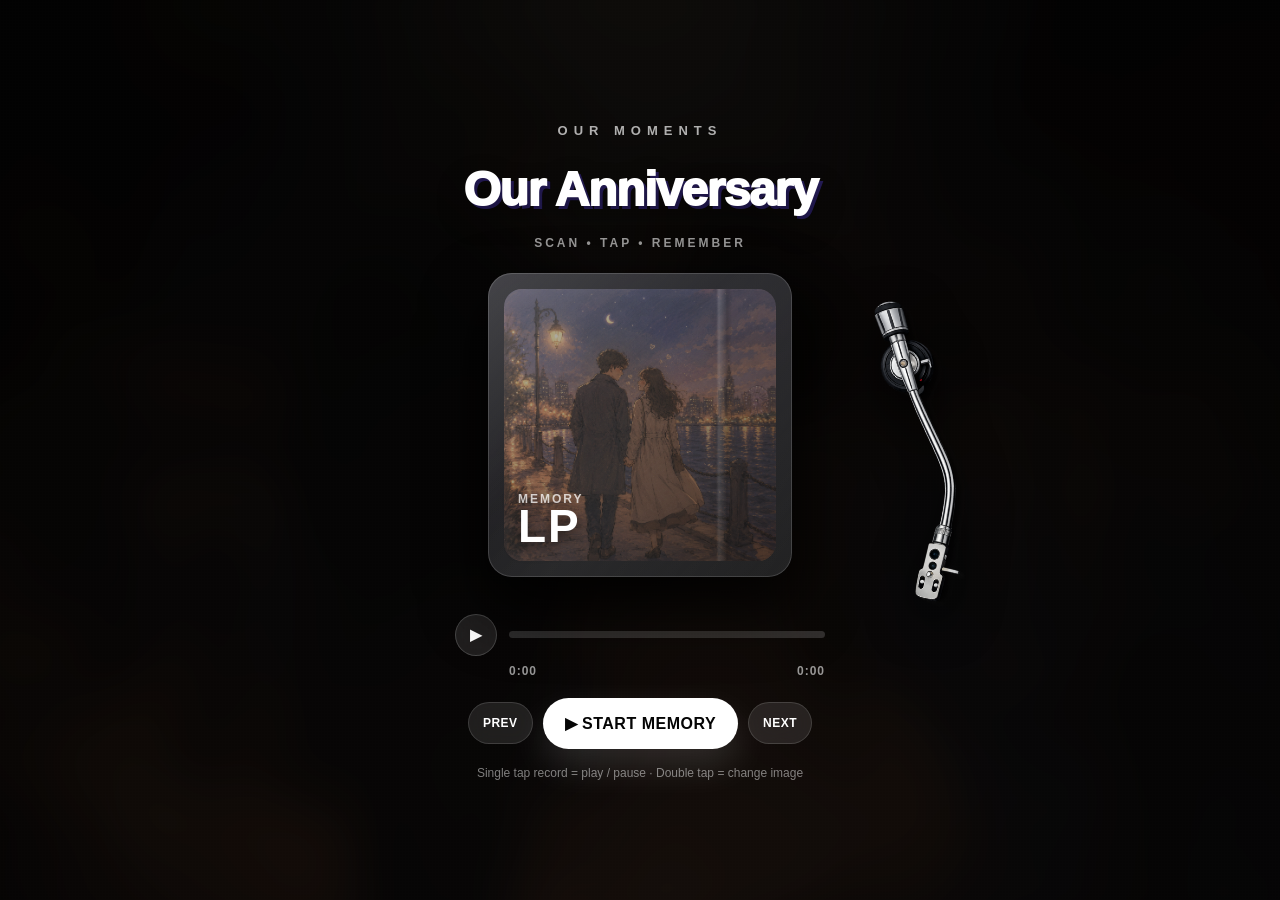
==== index.html @ 3e97c8dd "Add files via upload" ====
<!DOCTYPE html>
<html lang="en">
<head>
  <meta charset="UTF-8" />
  <meta name="viewport" content="width=device-width, initial-scale=1.0, viewport-fit=cover" />
  <meta name="theme-color" content="#050505" />
  <title>Anniversary Memory Player</title>
  <link rel="stylesheet" href="style.css" />
</head>
<body>
  <div class="page-bg" id="pageBg"></div>
  <div class="grain"></div>

  <main class="player-shell" aria-label="Anniversary memory music player" data-version="basic-v4">
    <section class="top-text">
      <p class="artist" id="artistName">OUR MOMENTS</p>
      <h1 class="song-title" id="songTitle">Our Anniversary</h1>
      <p class="song-note" id="songNote">SCAN • TAP • REMEMBER</p>
    </section>

    <section class="album-stage" aria-label="Album record">
      <div class="sleeve sleeve-back" id="sleeveBack" aria-hidden="true">
        <div class="sleeve-glow"></div>
      </div>

      <button class="record inside" id="record" type="button" aria-label="Tap record to play or pause, double tap to change image">
        <div class="disc" id="disc">
          <div class="cover cover-back" id="coverBack"></div>
          <div class="cover cover-front" id="coverFront"></div>
          <div class="grooves"></div>
          <div class="center-label"></div>
          <div class="center-hole"></div>
        </div>
      </button>

      <div class="sleeve sleeve-front" id="sleeveFront" aria-hidden="true">
        <div class="sleeve-shine"></div>
        <div class="sleeve-label">
          <span>MEMORY</span>
          <strong>LP</strong>
        </div>
      </div>

      <div class="tonearm" id="tonearm">
        <img id="tonearmImg" src="images/tonearm.png" alt="" />
      </div>
    </section>

    <section class="controls" aria-label="Player controls">
      <div class="progress-wrap">
        <button class="round-btn" id="playBtn" type="button" aria-label="Play or pause">▶</button>
        <div class="progress-bar" id="progressBar" role="slider" aria-label="Song progress" aria-valuemin="0" aria-valuemax="100" aria-valuenow="0">
          <div class="progress-fill" id="progressFill"></div>
        </div>
      </div>
      <div class="time-row">
        <span id="currentTime">0:00</span>
        <span id="duration">0:00</span>
      </div>

      <div class="memory-buttons">
        <button class="small-btn" id="prevBtn" type="button">PREV</button>
        <button class="main-btn" id="mainBtn" type="button">▶ START MEMORY</button>
        <button class="small-btn" id="nextBtn" type="button">NEXT</button>
      </div>
    </section>

    <p class="hint" id="hintText">Single tap record = play / pause · Double tap = change image</p>

    <audio id="audio" preload="metadata" playsinline></audio>
  </main>

  <script src="config.js"></script>
  <script src="script.js"></script>
</body>
</html>
---- style.css ----
*{
  margin:0;
  padding:0;
  box-sizing:border-box;
  -webkit-tap-highlight-color:transparent;
}

:root{
  --record-size:282px;
  --sleeve-size:304px;
  --stage-height:350px;
  --pull-left:-142px;
}

html,body{
  min-height:100%;
  background:#050505;
  color:#fff;
  font-family:-apple-system,BlinkMacSystemFont,"SF Pro Display","Segoe UI",Arial,sans-serif;
  overflow-x:hidden;
}

body{
  min-height:100vh;
  display:flex;
  align-items:center;
  justify-content:center;
  padding:22px;
  user-select:none;
  -webkit-user-select:none;
  -webkit-touch-callout:none;
}

button{font:inherit;}

.page-bg{
  position:fixed;
  inset:-24px;
  background-image:var(--bg-image, none);
  background-size:cover;
  background-position:center;
  filter:blur(26px) brightness(.46) saturate(1.12);
  opacity:.62;
  transform:scale(1.06);
  transition:background-image .7s ease, opacity .7s ease;
  z-index:0;
}

.page-bg::after{
  content:"";
  position:absolute;
  inset:0;
  background:
    radial-gradient(circle at top,rgba(255,221,178,.18),transparent 34%),
    radial-gradient(circle at bottom,rgba(0,0,0,.52),rgba(0,0,0,.94) 76%);
}

.grain{
  position:fixed;
  inset:0;
  z-index:1;
  pointer-events:none;
  opacity:.13;
  background-image:
    linear-gradient(0deg,rgba(255,255,255,.05) 50%,transparent 50%),
    linear-gradient(90deg,rgba(255,255,255,.04) 50%,transparent 50%);
  background-size:3px 3px;
  mix-blend-mode:overlay;
}

.player-shell{
  position:relative;
  z-index:2;
  width:min(100%,520px);
  text-align:center;
  padding:24px 14px 20px;
}

.top-text{min-height:118px;}

.artist{
  color:rgba(255,255,255,.68);
  font-size:13px;
  font-weight:800;
  letter-spacing:6px;
  margin-bottom:14px;
}

.song-title{
  min-height:76px;
  display:flex;
  align-items:center;
  justify-content:center;
  padding:0 8px;
  font-size:clamp(34px,8vw,48px);
  line-height:.98;
  font-weight:950;
  letter-spacing:-1.4px;
  text-shadow:0 12px 28px rgba(0,0,0,.45), 3px 3px 0 rgba(95,72,255,.32);
}

.song-note{
  margin-top:8px;
  color:rgba(255,255,255,.58);
  font-size:12px;
  font-weight:700;
  letter-spacing:3px;
}

.album-stage{
  position:relative;
  height:var(--stage-height);
  width:100%;
  max-width:410px;
  margin:0 auto 14px;
  overflow:visible;
}

/* V4 sleeve system: back sleeve + record + front sleeve.
   This makes the sleeve visibly slide left first, then the tape/record pulls out. */
.sleeve{
  position:absolute;
  width:var(--sleeve-size);
  height:var(--sleeve-size);
  left:50%;
  top:50%;
  transform:translate(calc(-50% + var(--sleeve-x,0px)),-50%);
  border-radius:24px;
  pointer-events:none;
  overflow:hidden;
  opacity:1;
  visibility:visible;
  transition:
    transform .78s cubic-bezier(.22,.9,.18,1),
    opacity .36s ease,
    visibility 0s linear 0s;
}

.sleeve.left{--sleeve-x:var(--pull-left);}
.sleeve.hidden{
  opacity:0;
  visibility:hidden;
  transform:translate(calc(-50% + var(--pull-left)),-50%) scale(.98);
}

.sleeve-back{
  z-index:2;
  background:
    linear-gradient(145deg,rgba(255,255,255,.08),rgba(255,255,255,.02) 42%,rgba(0,0,0,.26)),
    linear-gradient(160deg,rgba(42,37,40,.98),rgba(6,6,8,.96));
  box-shadow:
    0 30px 65px rgba(0,0,0,.58),
    inset 0 0 0 1px rgba(255,255,255,.12);
}

.sleeve-front{
  z-index:5;
  background:
    linear-gradient(135deg,rgba(255,255,255,.18),rgba(255,255,255,.04) 40%,rgba(255,255,255,.1)),
    linear-gradient(160deg,rgba(22,22,27,.98),rgba(4,4,5,.94));
  box-shadow:
    0 24px 58px rgba(0,0,0,.52),
    inset 0 0 0 1px rgba(255,255,255,.14);
}

.sleeve-front::before{
  content:"";
  position:absolute;
  inset:16px;
  border-radius:18px;
  background-image:var(--sleeve-image, none);
  background-size:cover;
  background-position:center;
  opacity:.72;
  filter:brightness(.82) saturate(.96);
}

.sleeve-front::after{
  content:"";
  position:absolute;
  inset:16px;
  border-radius:18px;
  background:
    linear-gradient(135deg,rgba(255,255,255,.18),transparent 36%,rgba(0,0,0,.42)),
    linear-gradient(90deg,transparent 0 78%,rgba(255,255,255,.16) 79%,rgba(0,0,0,.18) 82%,transparent 84%);
}

.sleeve-glow{
  position:absolute;
  inset:12px;
  border-radius:20px;
  background:radial-gradient(circle at 42% 44%,rgba(255,208,153,.22),transparent 44%);
}

.sleeve-shine{
  position:absolute;
  inset:-45%;
  transform:rotate(32deg);
  background:linear-gradient(90deg,transparent,rgba(255,255,255,.18),transparent);
  opacity:.45;
  z-index:2;
}

.sleeve-label{
  position:absolute;
  left:30px;
  bottom:30px;
  z-index:3;
  text-align:left;
  letter-spacing:2px;
  text-shadow:0 4px 15px rgba(0,0,0,.75);
}
.sleeve-label span{
  display:block;
  color:rgba(255,255,255,.75);
  font-size:12px;
  font-weight:800;
}
.sleeve-label strong{
  display:block;
  font-size:46px;
  line-height:.88;
}

.record{
  position:absolute;
  left:50%;
  top:50%;
  width:var(--record-size);
  height:var(--record-size);
  transform:translate(calc(-50% + var(--record-x,0px)),-50%) scale(var(--record-scale,1));
  border:none;
  padding:0;
  border-radius:50%;
  background:transparent;
  cursor:pointer;
  z-index:3;
  opacity:1;
  transition:transform .88s cubic-bezier(.22,.9,.18,1), filter .35s ease, opacity .35s ease;
  touch-action:manipulation;
}
.record.left{--record-x:var(--pull-left);}
.record.inside{--record-scale:.78;filter:brightness(.78);}

.disc{
  position:relative;
  width:100%;
  height:100%;
  border-radius:50%;
  overflow:hidden;
  background:#050505;
  animation:spin 12s linear infinite;
  animation-play-state:paused;
  box-shadow:
    0 30px 72px rgba(0,0,0,.72),
    0 0 0 1px rgba(255,255,255,.1),
    inset 0 0 42px rgba(255,255,255,.06),
    inset 0 0 88px rgba(0,0,0,.82);
}
.disc.playing{animation-play-state:running;}

.cover{
  position:absolute;
  inset:0;
  border-radius:50%;
  background-size:cover;
  background-position:center;
  z-index:1;
}
.cover-front{opacity:1;transition:opacity 1s ease;}
.cover-front.fade-out{opacity:0;}

.grooves{
  position:absolute;
  inset:0;
  border-radius:50%;
  pointer-events:none;
  z-index:3;
  mix-blend-mode:screen;
  background:
    repeating-radial-gradient(circle,transparent 0,transparent 3px,rgba(0,0,0,.28) 4px,rgba(0,0,0,.28) 5px),
    radial-gradient(circle at 30% 24%,rgba(255,255,255,.26),transparent 18%),
    linear-gradient(135deg,rgba(255,255,255,.2),transparent 25%,transparent 68%,rgba(255,255,255,.08));
}
.disc::after{
  content:"";
  position:absolute;
  inset:0;
  border-radius:50%;
  z-index:4;
  pointer-events:none;
  background:
    radial-gradient(circle,transparent 0 34%,rgba(0,0,0,.12) 47%,rgba(0,0,0,.35) 75%,rgba(0,0,0,.68) 100%),
    linear-gradient(135deg,rgba(255,255,255,.14),transparent 28%,transparent 70%,rgba(255,255,255,.1));
}
.center-label{
  position:absolute;
  left:50%;
  top:50%;
  width:90px;
  height:90px;
  transform:translate(-50%,-50%);
  border-radius:50%;
  z-index:5;
  background:
    radial-gradient(circle,rgba(255,255,255,.11) 0 15px,rgba(0,0,0,.22) 16px 30px,rgba(255,255,255,.08) 31px 45px,rgba(0,0,0,.28) 46px 100%);
  box-shadow:0 0 0 7px rgba(0,0,0,.7), inset 0 0 0 1px rgba(255,255,255,.14);
}
.center-hole{
  position:absolute;
  left:50%;
  top:50%;
  width:10px;
  height:10px;
  transform:translate(-50%,-50%);
  border-radius:50%;
  z-index:6;
  background:#050505;
  border:1px solid rgba(255,255,255,.38);
}

.tonearm{
  position:absolute;
  right:-42px;
  top:4px;
  width:238px;
  height:276px;
  z-index:8;
  pointer-events:none;
  filter:drop-shadow(0 16px 24px rgba(0,0,0,.7));
  opacity:1;
}
.tonearm img{
  width:100%;
  height:100%;
  object-fit:contain;
  transform-origin:84% 17%;
  /* OFF: points down and away from the record. */
  transform:translate(42px,32px) rotate(-52deg);
  transition:transform .58s cubic-bezier(.2,.85,.2,1);
}
.tonearm.on img{
  /* PLAYING: needle drops onto the record. */
  transform:translate(0,0) rotate(-15deg);
}

.controls{width:100%;max-width:370px;margin:0 auto;}
.progress-wrap{display:flex;align-items:center;gap:12px;}
.round-btn{
  width:42px;height:42px;border-radius:50%;
  border:1px solid rgba(255,255,255,.18);
  background:rgba(255,255,255,.1);color:#fff;
  font-size:15px;font-weight:800;cursor:pointer;backdrop-filter:blur(14px);
}
.progress-bar{
  flex:1;height:7px;border-radius:999px;background:rgba(255,255,255,.16);overflow:hidden;cursor:pointer;
}
.progress-fill{width:0%;height:100%;border-radius:inherit;background:#fff;box-shadow:0 0 16px rgba(255,255,255,.5);}
.time-row{
  display:flex;justify-content:space-between;padding-left:54px;margin-top:8px;
  color:rgba(255,255,255,.58);font-size:12px;font-weight:700;letter-spacing:1px;
}
.memory-buttons{display:flex;align-items:center;justify-content:center;gap:10px;margin-top:20px;}
.main-btn,.small-btn{border:none;border-radius:999px;cursor:pointer;font-weight:900;letter-spacing:.5px;}
.main-btn{min-width:178px;padding:16px 22px;color:#050505;background:#fff;box-shadow:0 17px 36px rgba(255,255,255,.13);}
.small-btn{padding:13px 14px;color:#fff;background:rgba(255,255,255,.1);border:1px solid rgba(255,255,255,.14);backdrop-filter:blur(14px);font-size:12px;}
button:disabled{opacity:.45;cursor:not-allowed;}
.hint{margin-top:16px;color:rgba(255,255,255,.48);font-size:12px;line-height:1.4;}
audio{display:none;}
@keyframes spin{from{transform:rotate(0deg)}to{transform:rotate(360deg)}}

@media(max-width:430px){
  :root{--record-size:258px;--sleeve-size:278px;--stage-height:326px;--pull-left:-132px;}
  body{padding:14px;}
  .player-shell{padding-top:18px;}
  .top-text{min-height:112px;}
  .artist{font-size:12px;letter-spacing:5px;}
  .song-title{min-height:70px;}
  .tonearm{right:-58px;top:6px;transform:scale(.82);transform-origin:top right;}
  .memory-buttons{gap:8px;}
  .main-btn{min-width:160px;padding:15px 18px;font-size:14px;}
  .small-btn{padding:12px 11px;}
}
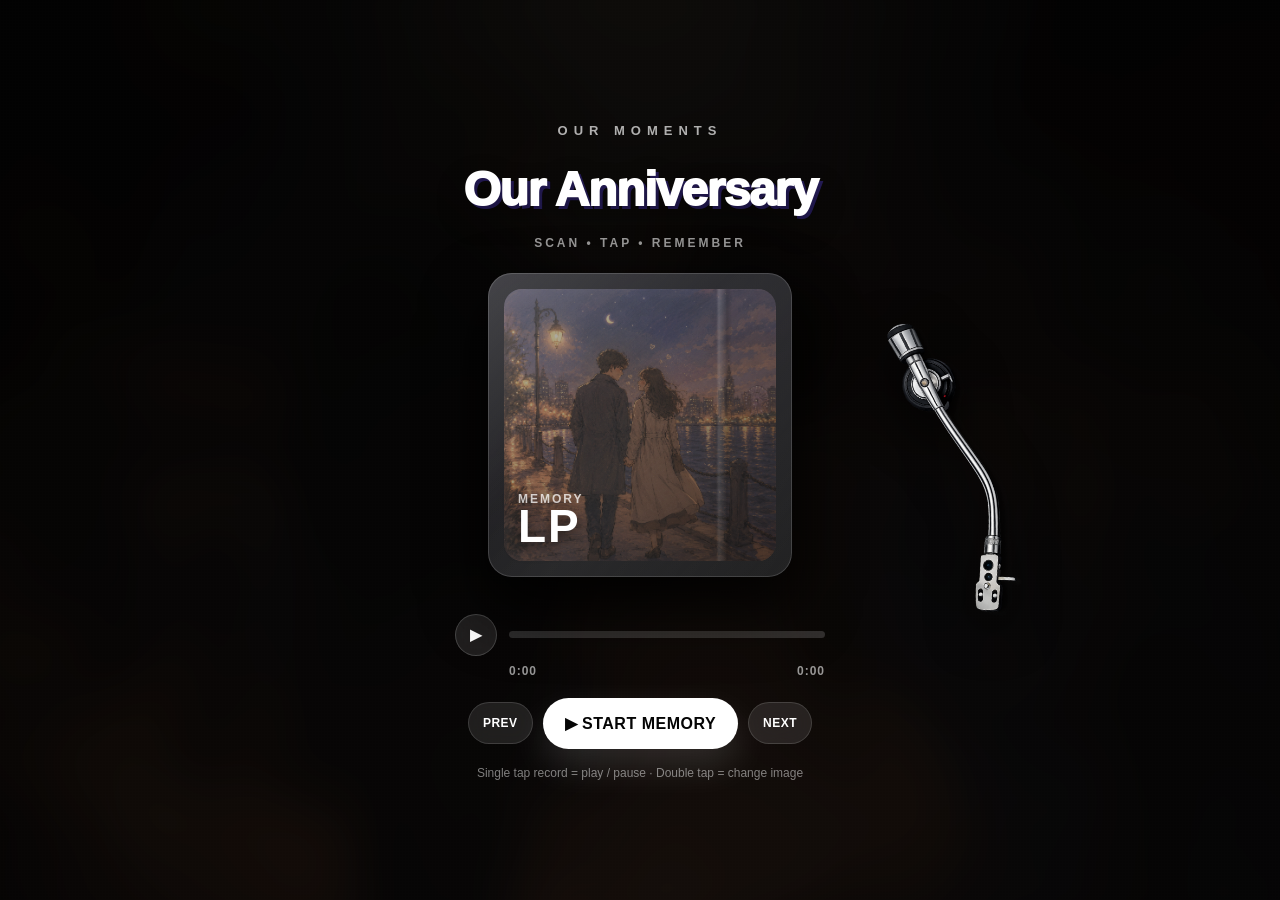
==== commit 378af2d1: "Add files via upload" ====
--- a/index.html
+++ b/index.html
@@ -11,7 +11,7 @@
   <div class="page-bg" id="pageBg"></div>
   <div class="grain"></div>
 
-  <main class="player-shell" aria-label="Anniversary memory music player" data-version="basic-v4">
+  <main class="player-shell" aria-label="Anniversary memory music player" data-version="basic-v6">
     <section class="top-text">
       <p class="artist" id="artistName">OUR MOMENTS</p>
       <h1 class="song-title" id="songTitle">Our Anniversary</h1>
--- a/style.css
+++ b/style.css
@@ -335,13 +335,23 @@
   height:100%;
   object-fit:contain;
   transform-origin:84% 17%;
-  /* OFF: points down and away from the record. */
-  transform:translate(42px,32px) rotate(-52deg);
-  transition:transform .58s cubic-bezier(.2,.85,.2,1);
+  --needle-x:58px;
+  --needle-y:54px;
+  --needle-rot:-62deg;
+  --needle-lift:0px;
+  /* OFF/resting position: lower and away from the record, like the red guide. */
+  transform:translate(var(--needle-x),calc(var(--needle-y) + var(--needle-lift))) rotate(var(--needle-rot));
+  transition:transform .52s cubic-bezier(.2,.85,.2,1);
+}
+.tonearm.lifted img{
+  /* Lifting illusion: the needle rises a little before it swings. */
+  --needle-lift:-16px;
 }
 .tonearm.on img{
-  /* PLAYING: needle drops onto the record. */
-  transform:translate(0,0) rotate(-15deg);
+  /* PLAYING position: the needle swings inward and lands on the record, like the green guide. */
+  --needle-x:-44px;
+  --needle-y:12px;
+  --needle-rot:-24deg;
 }
 
 .controls{width:100%;max-width:370px;margin:0 auto;}
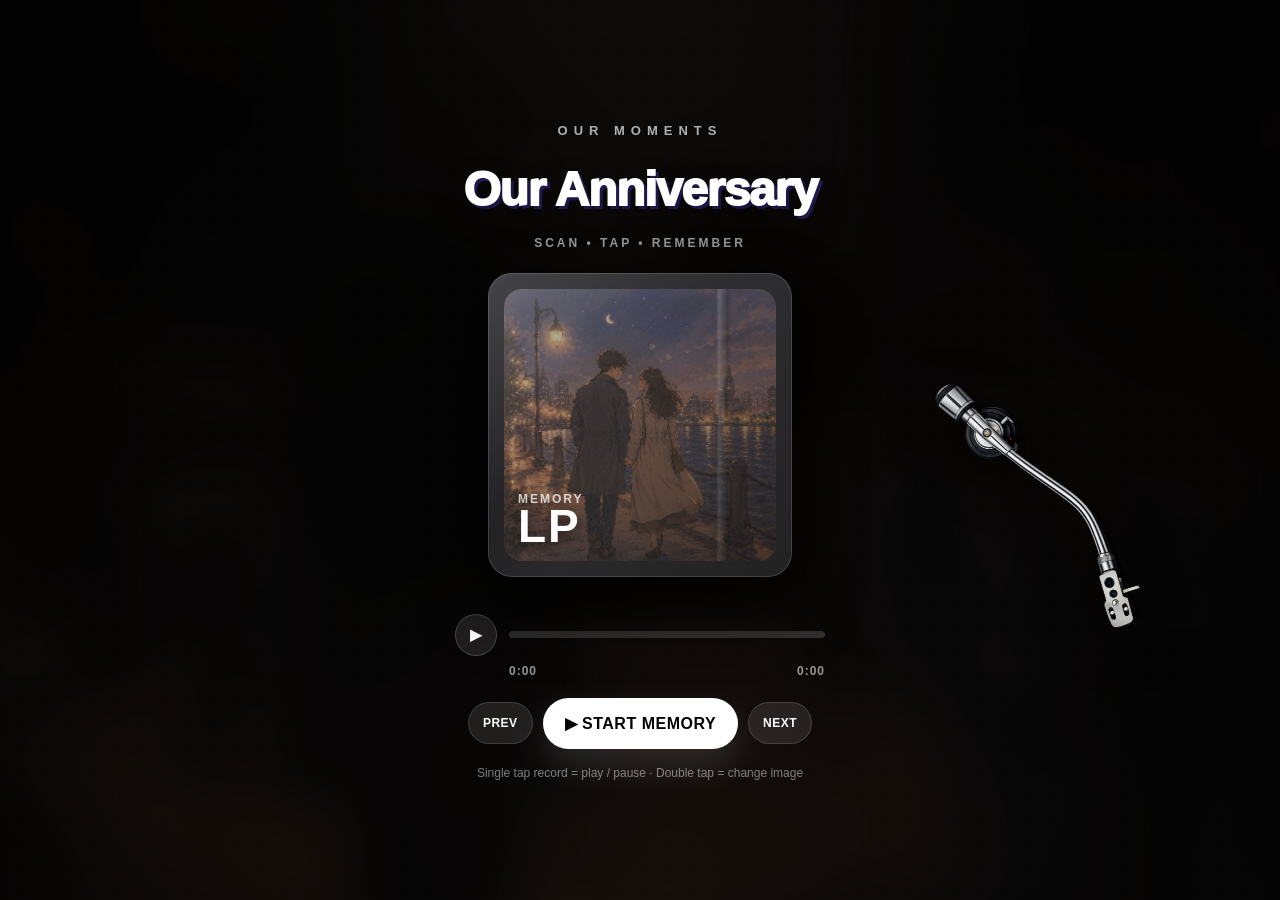
==== commit c4da9b3b: "Add files via upload" ====
--- a/index.html
+++ b/index.html
@@ -11,7 +11,7 @@
   <div class="page-bg" id="pageBg"></div>
   <div class="grain"></div>
 
-  <main class="player-shell" aria-label="Anniversary memory music player" data-version="basic-v6">
+  <main class="player-shell" aria-label="Anniversary memory music player" data-version="basic-v7">
     <section class="top-text">
       <p class="artist" id="artistName">OUR MOMENTS</p>
       <h1 class="song-title" id="songTitle">Our Anniversary</h1>
--- a/style.css
+++ b/style.css
@@ -335,23 +335,23 @@
   height:100%;
   object-fit:contain;
   transform-origin:84% 17%;
-  --needle-x:58px;
-  --needle-y:54px;
-  --needle-rot:-62deg;
+  --needle-x:112px;
+  --needle-y:112px;
+  --needle-rot:-82deg;
   --needle-lift:0px;
-  /* OFF/resting position: lower and away from the record, like the red guide. */
+  /* V7 OFF/resting position: lower + away from the record, closer to your red guide. */
   transform:translate(var(--needle-x),calc(var(--needle-y) + var(--needle-lift))) rotate(var(--needle-rot));
-  transition:transform .52s cubic-bezier(.2,.85,.2,1);
+  transition:transform .62s cubic-bezier(.18,.85,.2,1);
 }
 .tonearm.lifted img{
-  /* Lifting illusion: the needle rises a little before it swings. */
-  --needle-lift:-16px;
+  /* Clear lifting illusion: needle rises first, then swings, then drops. */
+  --needle-lift:-28px;
 }
 .tonearm.on img{
-  /* PLAYING position: the needle swings inward and lands on the record, like the green guide. */
-  --needle-x:-44px;
-  --needle-y:12px;
-  --needle-rot:-24deg;
+  /* V7 PLAYING position: much farther inward so the needle sits on the record, closer to your green guide. */
+  --needle-x:-156px;
+  --needle-y:72px;
+  --needle-rot:-18deg;
 }
 
 .controls{width:100%;max-width:370px;margin:0 auto;}
@@ -386,7 +386,7 @@
   .top-text{min-height:112px;}
   .artist{font-size:12px;letter-spacing:5px;}
   .song-title{min-height:70px;}
-  .tonearm{right:-58px;top:6px;transform:scale(.82);transform-origin:top right;}
+  .tonearm{right:-48px;top:6px;transform:scale(.82);transform-origin:top right;}
   .memory-buttons{gap:8px;}
   .main-btn{min-width:160px;padding:15px 18px;font-size:14px;}
   .small-btn{padding:12px 11px;}
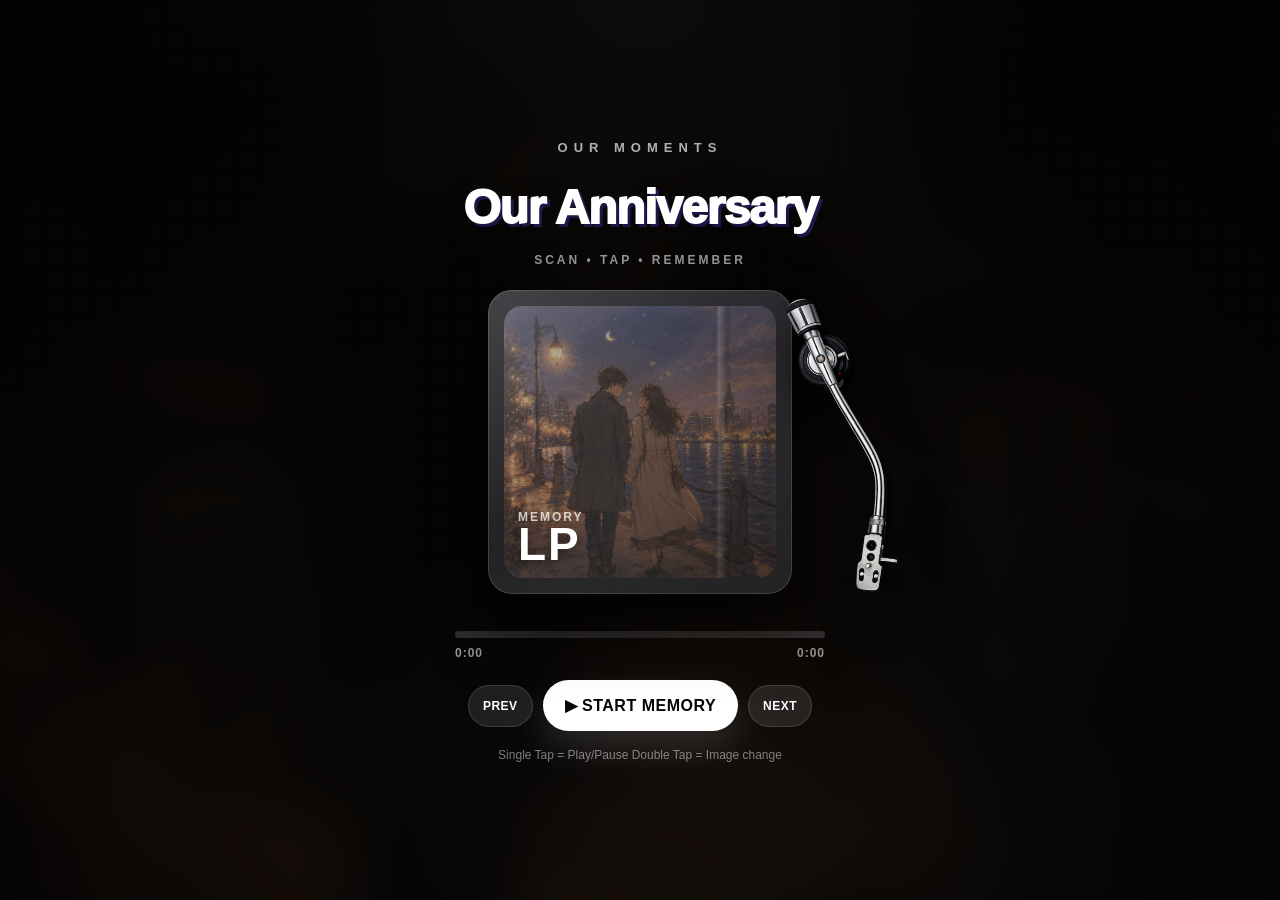
==== commit 860be06f: "Add files via upload" ====
--- a/index.html
+++ b/index.html
@@ -11,7 +11,7 @@
   <div class="page-bg" id="pageBg"></div>
   <div class="grain"></div>
 
-  <main class="player-shell" aria-label="Anniversary memory music player" data-version="basic-v7">
+  <main class="player-shell" aria-label="Anniversary memory music player" data-version="basic-v8">
     <section class="top-text">
       <p class="artist" id="artistName">OUR MOMENTS</p>
       <h1 class="song-title" id="songTitle">Our Anniversary</h1>
@@ -48,7 +48,6 @@
 
     <section class="controls" aria-label="Player controls">
       <div class="progress-wrap">
-        <button class="round-btn" id="playBtn" type="button" aria-label="Play or pause">▶</button>
         <div class="progress-bar" id="progressBar" role="slider" aria-label="Song progress" aria-valuemin="0" aria-valuemax="100" aria-valuenow="0">
           <div class="progress-fill" id="progressFill"></div>
         </div>
@@ -65,7 +64,7 @@
       </div>
     </section>
 
-    <p class="hint" id="hintText">Single tap record = play / pause · Double tap = change image</p>
+    <p class="hint" id="hintText">Single Tap = Play/Pause  Double Tap = Image change</p>
 
     <audio id="audio" preload="metadata" playsinline></audio>
   </main>
--- a/style.css
+++ b/style.css
@@ -321,8 +321,8 @@
 
 .tonearm{
   position:absolute;
-  right:-42px;
-  top:4px;
+  right:2px;
+  top:16px;
   width:238px;
   height:276px;
   z-index:8;
@@ -335,27 +335,23 @@
   height:100%;
   object-fit:contain;
   transform-origin:84% 17%;
-  --needle-x:112px;
-  --needle-y:112px;
-  --needle-rot:-82deg;
-  --needle-lift:0px;
-  /* V7 OFF/resting position: lower + away from the record, closer to your red guide. */
-  transform:translate(var(--needle-x),calc(var(--needle-y) + var(--needle-lift))) rotate(var(--needle-rot));
-  transition:transform .62s cubic-bezier(.18,.85,.2,1);
+  --needle-rot:-58deg;
+  /* V8: no translate here, so the needle base/pivot stays fixed. */
+  transform:rotate(var(--needle-rot));
+  transition:transform .62s cubic-bezier(.18,.85,.2,1), filter .2s ease;
 }
 .tonearm.lifted img{
-  /* Clear lifting illusion: needle rises first, then swings, then drops. */
-  --needle-lift:-28px;
+  /* Lifting feeling without moving the base: tiny rotation only, pivot stays fixed. */
+  transform:rotate(calc(var(--needle-rot) - 5deg));
+  filter:brightness(1.12) drop-shadow(0 10px 12px rgba(255,255,255,.12));
 }
 .tonearm.on img{
-  /* V7 PLAYING position: much farther inward so the needle sits on the record, closer to your green guide. */
-  --needle-x:-156px;
-  --needle-y:72px;
+  /* PLAYING position swings inward around the same fixed base. */
   --needle-rot:-18deg;
 }
 
 .controls{width:100%;max-width:370px;margin:0 auto;}
-.progress-wrap{display:flex;align-items:center;gap:12px;}
+.progress-wrap{display:flex;align-items:center;}
 .round-btn{
   width:42px;height:42px;border-radius:50%;
   border:1px solid rgba(255,255,255,.18);
@@ -367,7 +363,7 @@
 }
 .progress-fill{width:0%;height:100%;border-radius:inherit;background:#fff;box-shadow:0 0 16px rgba(255,255,255,.5);}
 .time-row{
-  display:flex;justify-content:space-between;padding-left:54px;margin-top:8px;
+  display:flex;justify-content:space-between;margin-top:8px;
   color:rgba(255,255,255,.58);font-size:12px;font-weight:700;letter-spacing:1px;
 }
 .memory-buttons{display:flex;align-items:center;justify-content:center;gap:10px;margin-top:20px;}
@@ -386,7 +382,7 @@
   .top-text{min-height:112px;}
   .artist{font-size:12px;letter-spacing:5px;}
   .song-title{min-height:70px;}
-  .tonearm{right:-48px;top:6px;transform:scale(.82);transform-origin:top right;}
+  .tonearm{right:-12px;top:14px;transform:scale(.82);transform-origin:top right;}
   .memory-buttons{gap:8px;}
   .main-btn{min-width:160px;padding:15px 18px;font-size:14px;}
   .small-btn{padding:12px 11px;}
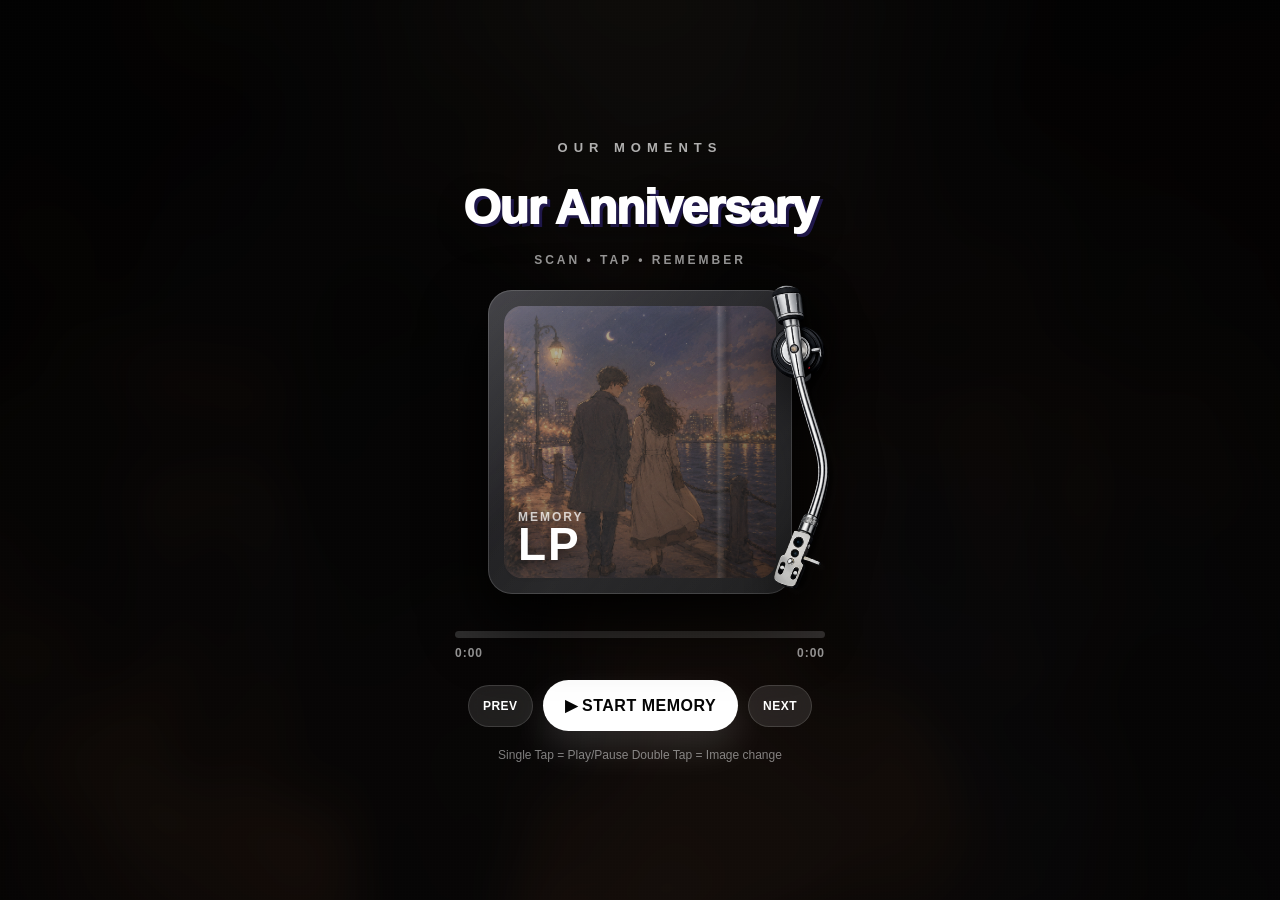
==== commit 5785147d: "Add files via upload" ====
--- a/index.html
+++ b/index.html
@@ -11,7 +11,7 @@
   <div class="page-bg" id="pageBg"></div>
   <div class="grain"></div>
 
-  <main class="player-shell" aria-label="Anniversary memory music player" data-version="basic-v8">
+  <main class="player-shell" aria-label="Anniversary memory music player" data-version="basic-v10">
     <section class="top-text">
       <p class="artist" id="artistName">OUR MOMENTS</p>
       <h1 class="song-title" id="songTitle">Our Anniversary</h1>
@@ -36,8 +36,8 @@
       <div class="sleeve sleeve-front" id="sleeveFront" aria-hidden="true">
         <div class="sleeve-shine"></div>
         <div class="sleeve-label">
-          <span>MEMORY</span>
-          <strong>LP</strong>
+          <span id="sleeveSmallText">MEMORY</span>
+          <strong id="sleeveBigText">LP</strong>
         </div>
       </div>
 
--- a/style.css
+++ b/style.css
@@ -319,10 +319,13 @@
   border:1px solid rgba(255,255,255,.38);
 }
 
+/* Hide old play/pause button even if an older index.html is still cached. */
+#playBtn{display:none!important;}
+
 .tonearm{
   position:absolute;
-  right:2px;
-  top:16px;
+  right:0px;
+  top:8px;
   width:238px;
   height:276px;
   z-index:8;
@@ -334,19 +337,22 @@
   width:100%;
   height:100%;
   object-fit:contain;
-  transform-origin:84% 17%;
-  --needle-rot:-58deg;
-  /* V8: no translate here, so the needle base/pivot stays fixed. */
+
+  /* V10: fixed pivot.
+     This point is the black rounded base of the tonearm.
+     No translate is used, so the base stays stuck in one place. */
+  transform-origin:77% 25.5%;
+  --needle-rot:-44deg;
   transform:rotate(var(--needle-rot));
-  transition:transform .62s cubic-bezier(.18,.85,.2,1), filter .2s ease;
+  transition:transform .58s cubic-bezier(.18,.85,.2,1), filter .18s ease;
 }
 .tonearm.lifted img{
-  /* Lifting feeling without moving the base: tiny rotation only, pivot stays fixed. */
-  transform:rotate(calc(var(--needle-rot) - 5deg));
-  filter:brightness(1.12) drop-shadow(0 10px 12px rgba(255,255,255,.12));
+  /* Lift effect removed for now because it made the base look like it jumps. */
+  transform:rotate(var(--needle-rot));
+  filter:brightness(1.06);
 }
 .tonearm.on img{
-  /* PLAYING position swings inward around the same fixed base. */
+  /* Playing position: swings onto the record from the fixed base. */
   --needle-rot:-18deg;
 }
 
@@ -382,7 +388,7 @@
   .top-text{min-height:112px;}
   .artist{font-size:12px;letter-spacing:5px;}
   .song-title{min-height:70px;}
-  .tonearm{right:-12px;top:14px;transform:scale(.82);transform-origin:top right;}
+  .tonearm{right:-8px;top:10px;transform:scale(.82);transform-origin:top right;}
   .memory-buttons{gap:8px;}
   .main-btn{min-width:160px;padding:15px 18px;font-size:14px;}
   .small-btn{padding:12px 11px;}
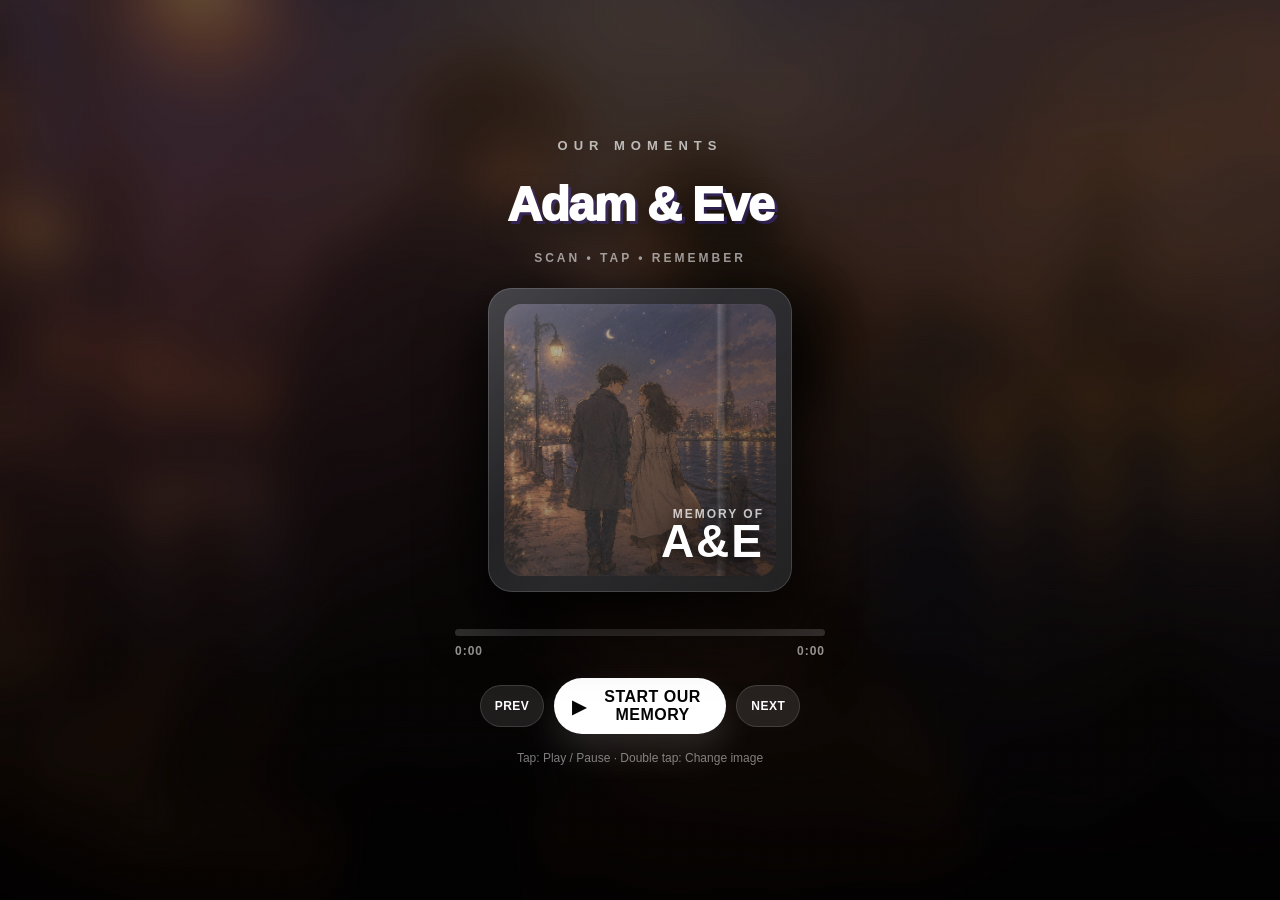
==== commit 8e46e4a9: "Add files via upload" ====
--- a/index.html
+++ b/index.html
@@ -5,16 +5,16 @@
   <meta name="viewport" content="width=device-width, initial-scale=1.0, viewport-fit=cover" />
   <meta name="theme-color" content="#050505" />
   <title>Anniversary Memory Player</title>
-  <link rel="stylesheet" href="style.css" />
+  <link rel="stylesheet" href="style.css?v=32" />
 </head>
 <body>
   <div class="page-bg" id="pageBg"></div>
   <div class="grain"></div>
 
-  <main class="player-shell" aria-label="Anniversary memory music player" data-version="basic-v10">
+  <main class="player-shell" aria-label="Anniversary memory music player" data-version="basic-v32">
     <section class="top-text">
       <p class="artist" id="artistName">OUR MOMENTS</p>
-      <h1 class="song-title" id="songTitle">Our Anniversary</h1>
+      <h1 class="song-title" id="songTitle">Adam &amp; Eve</h1>
       <p class="song-note" id="songNote">SCAN • TAP • REMEMBER</p>
     </section>
 
@@ -36,13 +36,14 @@
       <div class="sleeve sleeve-front" id="sleeveFront" aria-hidden="true">
         <div class="sleeve-shine"></div>
         <div class="sleeve-label">
-          <span id="sleeveSmallText">MEMORY</span>
-          <strong id="sleeveBigText">LP</strong>
+          <span id="sleeveSmallText">MEMORY OF</span>
+          <strong id="sleeveBigText">A&amp;E</strong>
         </div>
       </div>
 
       <div class="tonearm" id="tonearm">
-        <img id="tonearmImg" src="images/tonearm.png" alt="" />
+        <img class="tonearm-piece tonearm-arm" id="tonearmImg" src="images/tonearm.png" alt="" />
+        <img class="tonearm-piece tonearm-base" id="tonearmBaseImg" src="images/tonearm.png" alt="" />
       </div>
     </section>
 
@@ -59,17 +60,23 @@
 
       <div class="memory-buttons">
         <button class="small-btn" id="prevBtn" type="button">PREV</button>
-        <button class="main-btn" id="mainBtn" type="button">▶ START MEMORY</button>
+        <button class="main-btn start-layout" id="mainBtn" type="button" aria-label="START OUR MEMORY">
+          <span class="main-btn-icon" aria-hidden="true">▶</span>
+          <span class="main-btn-copy">
+            <span>START OUR</span>
+            <span>MEMORY</span>
+          </span>
+        </button>
         <button class="small-btn" id="nextBtn" type="button">NEXT</button>
       </div>
     </section>
 
-    <p class="hint" id="hintText">Single Tap = Play/Pause  Double Tap = Image change</p>
+    <p class="hint" id="hintText">Tap: Play / Pause · Double tap: Change image</p>
 
     <audio id="audio" preload="metadata" playsinline></audio>
   </main>
 
-  <script src="config.js"></script>
-  <script src="script.js"></script>
+  <script src="config.js?v=32"></script>
+  <script src="script.js?v=32"></script>
 </body>
 </html>
--- a/style.css
+++ b/style.css
@@ -9,7 +9,7 @@
   --record-size:282px;
   --sleeve-size:304px;
   --stage-height:350px;
-  --pull-left:-142px;
+  --pull-left:-166px;
 }
 
 html,body{
@@ -22,6 +22,7 @@
 
 body{
   min-height:100vh;
+  min-height:100svh;
   display:flex;
   align-items:center;
   justify-content:center;
@@ -39,9 +40,9 @@
   background-image:var(--bg-image, none);
   background-size:cover;
   background-position:center;
-  filter:blur(26px) brightness(.46) saturate(1.12);
-  opacity:.62;
-  transform:scale(1.06);
+  filter:blur(22px) brightness(.62) saturate(1.22) contrast(1.04);
+  opacity:.74;
+  transform:scale(1.08);
   transition:background-image .7s ease, opacity .7s ease;
   z-index:0;
 }
@@ -51,8 +52,10 @@
   position:absolute;
   inset:0;
   background:
-    radial-gradient(circle at top,rgba(255,221,178,.18),transparent 34%),
-    radial-gradient(circle at bottom,rgba(0,0,0,.52),rgba(0,0,0,.94) 76%);
+    radial-gradient(circle at 50% 8%,rgba(255,207,153,.34),transparent 30%),
+    radial-gradient(circle at 18% 28%,rgba(255,138,169,.2),transparent 34%),
+    radial-gradient(circle at 86% 20%,rgba(255,183,94,.2),transparent 30%),
+    linear-gradient(180deg,rgba(10,7,12,.18),rgba(6,4,5,.76) 70%,rgba(0,0,0,.94));
 }
 
 .grain{
@@ -66,6 +69,19 @@
     linear-gradient(90deg,rgba(255,255,255,.04) 50%,transparent 50%);
   background-size:3px 3px;
   mix-blend-mode:overlay;
+}
+
+.grain::after{
+  content:"";
+  position:absolute;
+  inset:0;
+  opacity:.18;
+  background-image:
+    radial-gradient(circle,rgba(255,235,192,.72) 0 1px,transparent 1.8px),
+    radial-gradient(circle,rgba(255,184,203,.44) 0 1px,transparent 1.6px);
+  background-size:72px 86px,118px 124px;
+  background-position:18px 12px,66px 38px;
+  mix-blend-mode:screen;
 }
 
 .player-shell{
@@ -137,6 +153,9 @@
 }
 
 .sleeve.left{--sleeve-x:var(--pull-left);}
+.sleeve.parked{opacity:.78;z-index:1;}
+.sleeve-back.parked{z-index:0;}
+.sleeve-front.parked{z-index:1;}
 .sleeve.hidden{
   opacity:0;
   visibility:hidden;
@@ -203,10 +222,10 @@
 
 .sleeve-label{
   position:absolute;
-  left:30px;
+  right:28px;
   bottom:30px;
   z-index:3;
-  text-align:left;
+  text-align:right;
   letter-spacing:2px;
   text-shadow:0 4px 15px rgba(0,0,0,.75);
 }
@@ -228,7 +247,7 @@
   top:50%;
   width:var(--record-size);
   height:var(--record-size);
-  transform:translate(calc(-50% + var(--record-x,0px)),-50%) scale(var(--record-scale,1));
+  transform:translate(calc(-50% + var(--record-x,0px)),calc(-50% + var(--record-y,0px))) scale(var(--record-scale,1));
   border:none;
   padding:0;
   border-radius:50%;
@@ -241,6 +260,8 @@
 }
 .record.left{--record-x:var(--pull-left);}
 .record.inside{--record-scale:.78;filter:brightness(.78);}
+.record.enter-side{--record-x:var(--pull-left);--record-y:0px;--record-scale:.78;opacity:1;filter:brightness(.78);}
+.record.no-transition{transition:none!important;}
 
 .disc{
   position:relative;
@@ -332,26 +353,39 @@
   pointer-events:none;
   filter:drop-shadow(0 16px 24px rgba(0,0,0,.7));
   opacity:1;
-}
-.tonearm img{
+  transition:opacity .34s ease, transform .34s ease;
+}
+.tonearm.hidden-start{opacity:0;}
+.tonearm-piece{
+  position:absolute;
+  inset:0;
   width:100%;
   height:100%;
   object-fit:contain;
-
+}
+
+.tonearm-arm{
+  z-index:3;
   /* V10: fixed pivot.
      This point is the black rounded base of the tonearm.
      No translate is used, so the base stays stuck in one place. */
-  transform-origin:77% 25.5%;
+  transform-origin:79.3% 29%;
   --needle-rot:-44deg;
-  transform:rotate(var(--needle-rot));
-  transition:transform .58s cubic-bezier(.18,.85,.2,1), filter .18s ease;
-}
-.tonearm.lifted img{
-  /* Lift effect removed for now because it made the base look like it jumps. */
-  transform:rotate(var(--needle-rot));
-  filter:brightness(1.06);
-}
-.tonearm.on img{
+  transform:perspective(700px) rotate(var(--needle-rot)) rotateX(0deg) scale(1);
+  transition:transform .58s cubic-bezier(.18,.85,.2,1), filter .2s ease;
+}
+
+.tonearm-base{
+  z-index:2;
+  filter:brightness(1.05) drop-shadow(0 8px 12px rgba(0,0,0,.5));
+}
+
+.tonearm.lifted .tonearm-arm{
+  /* The arm layer gets larger and tilts upward while the base layer stays visually fixed. */
+  transform:perspective(700px) rotate(calc(var(--needle-rot) - 7deg)) rotateX(18deg) scale(1.055);
+  filter:brightness(1.24) drop-shadow(0 18px 16px rgba(255,255,255,.24));
+}
+.tonearm.on .tonearm-arm{
   /* Playing position: swings onto the record from the fixed base. */
   --needle-rot:-18deg;
 }
@@ -374,7 +408,30 @@
 }
 .memory-buttons{display:flex;align-items:center;justify-content:center;gap:10px;margin-top:20px;}
 .main-btn,.small-btn{border:none;border-radius:999px;cursor:pointer;font-weight:900;letter-spacing:.5px;}
-.main-btn{min-width:178px;padding:16px 22px;color:#050505;background:#fff;box-shadow:0 17px 36px rgba(255,255,255,.13);}
+.main-btn{min-width:178px;padding:16px 22px;color:#050505;background:#fff;box-shadow:0 17px 36px rgba(255,255,255,.13);line-height:1.05;text-align:center;}
+.main-btn.start-layout{
+  display:inline-grid;
+  grid-template-columns:auto 1fr;
+  align-items:center;
+  column-gap:10px;
+  min-width:172px;
+  padding:11px 18px;
+}
+.main-btn-icon{
+  grid-row:1 / span 2;
+  font-size:18px;
+  line-height:1;
+  transform:translateY(1px);
+}
+.main-btn-copy{
+  display:grid;
+  gap:2px;
+  line-height:1;
+}
+.main-btn-copy span{
+  display:block;
+  text-align:center;
+}
 .small-btn{padding:13px 14px;color:#fff;background:rgba(255,255,255,.1);border:1px solid rgba(255,255,255,.14);backdrop-filter:blur(14px);font-size:12px;}
 button:disabled{opacity:.45;cursor:not-allowed;}
 .hint{margin-top:16px;color:rgba(255,255,255,.48);font-size:12px;line-height:1.4;}
@@ -382,9 +439,9 @@
 @keyframes spin{from{transform:rotate(0deg)}to{transform:rotate(360deg)}}
 
 @media(max-width:430px){
-  :root{--record-size:258px;--sleeve-size:278px;--stage-height:326px;--pull-left:-132px;}
-  body{padding:14px;}
-  .player-shell{padding-top:18px;}
+  :root{--record-size:258px;--sleeve-size:278px;--stage-height:326px;--pull-left:-148px;}
+  body{padding:10px 14px 12px;align-items:flex-start;justify-content:center;}
+  .player-shell{padding-top:8px;padding-bottom:10px;}
   .top-text{min-height:112px;}
   .artist{font-size:12px;letter-spacing:5px;}
   .song-title{min-height:70px;}
@@ -393,3 +450,20 @@
   .main-btn{min-width:160px;padding:15px 18px;font-size:14px;}
   .small-btn{padding:12px 11px;}
 }
+
+@media(max-width:430px) and (max-height:760px){
+  :root{--record-size:236px;--sleeve-size:254px;--stage-height:292px;--pull-left:-136px;}
+  body{padding-top:8px;padding-bottom:8px;}
+  .player-shell{padding-top:4px;padding-bottom:6px;}
+  .top-text{min-height:92px;}
+  .artist{font-size:11px;letter-spacing:4px;margin-bottom:8px;}
+  .song-title{min-height:56px;font-size:31px;line-height:1;}
+  .song-note{margin-top:4px;font-size:11px;letter-spacing:2px;}
+  .album-stage{margin-bottom:8px;}
+  .tonearm{right:-14px;top:2px;transform:scale(.75);transform-origin:top right;}
+  .time-row{margin-top:6px;font-size:11px;}
+  .memory-buttons{margin-top:12px;}
+  .main-btn{min-width:150px;padding:13px 16px;font-size:13px;}
+  .small-btn{padding:11px 10px;font-size:11px;}
+  .hint{margin-top:10px;font-size:11px;}
+}
